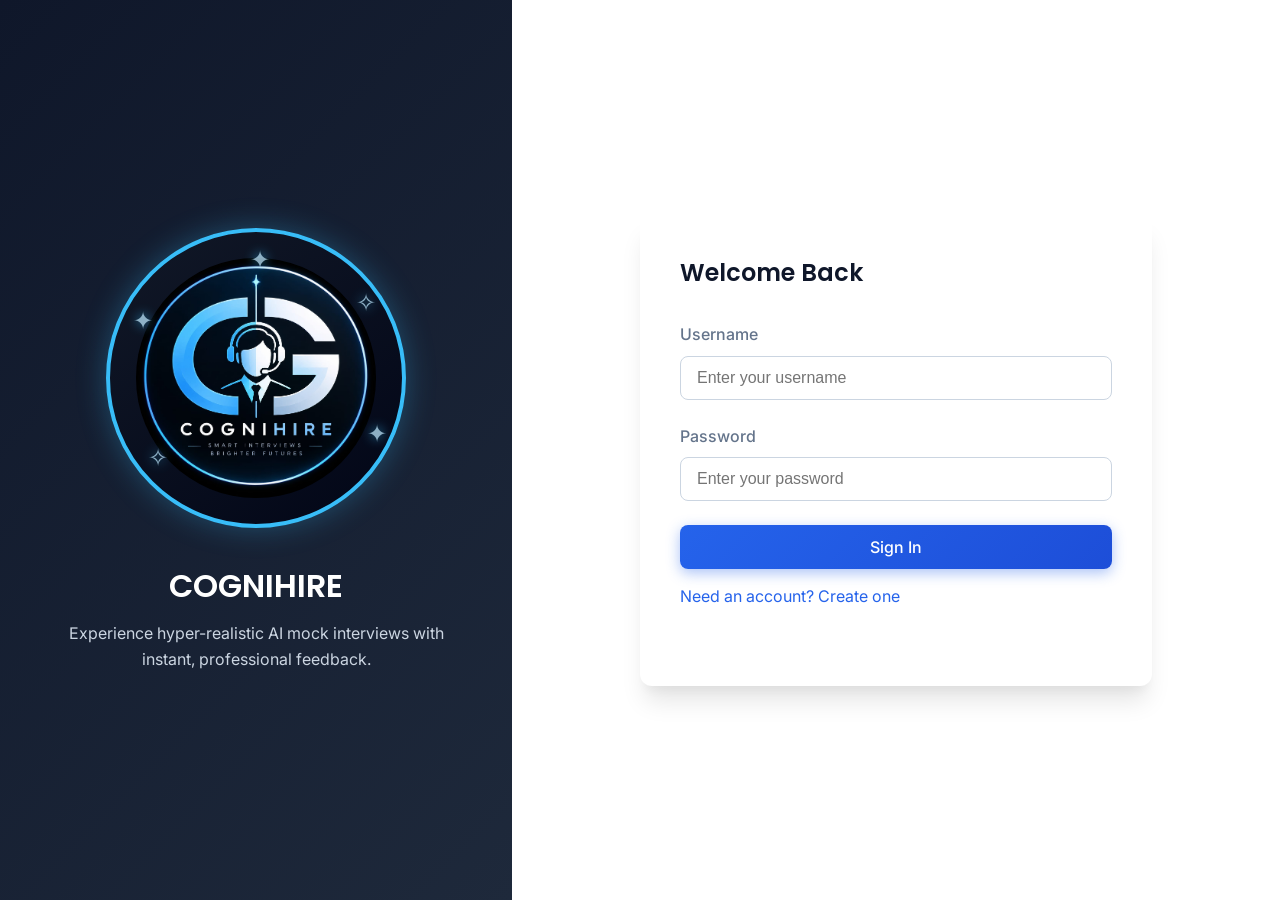
==== web/index.html @ e4a4a4e5 "Update Frontend" ====
<!DOCTYPE html>
<html lang="en">
<head>
    <meta charset="UTF-8">
    <meta name="viewport" content="width=device-width, initial-scale=1.0">
    <title>COGNIHIRE - AI-Powered Mock Interview Platform</title>
    
    <!-- Link CSS files -->
    <link rel="stylesheet" href="css/style.css">
    <link rel="stylesheet" href="css/components.css">
    <link rel="stylesheet" href="css/responsive.css">
</head>
<body>
    <div class="app-container">
        
        <!-- ==========================================
             1. LOGIN SCREEN
             ========================================== -->
        <div id="login-screen" class="screen active login-screen">
            <div class="login-split">
                <!-- Left Side: Branding & Avatar Preview -->
                <div class="login-left">
                    <div class="login-avatar-preview">
                        <img class="login-circle-logo" src="logo.jpeg" alt="CogniHire logo">
                        <span class="logo-star star-one">✦</span><span class="logo-star star-two">✧</span><span class="logo-star star-three">✦</span><span class="logo-star star-four">✧</span><span class="logo-star star-five">✦</span>
                    </div>
                    <h1 style="color: white; margin-bottom: 10px;">COGNIHIRE</h1>
                    <p style="color: #cbd5e1; text-align: center; max-width: 80%;">
                        Experience hyper-realistic AI mock interviews with instant, professional feedback.
                    </p>
                </div>
                
                <!-- Right Side: Login Form -->
                <div class="login-right">
                    <div class="login-card">
                        <h2 id="auth-title" style="margin-bottom: 30px;">Welcome Back</h2>
                        
                        <form id="login-form">
                            <div class="input-group">
                                <label for="username">Username</label>
                                <input type="text" id="username" class="form-control" placeholder="Enter your username" required>
                            </div>
                            <div class="input-group">
                                <label for="password">Password</label>
                                <input type="password" id="password" class="form-control" placeholder="Enter your password">
                            </div>
                            
                            <button id="login-btn" class="btn btn-primary" style="width: 100%; margin-bottom: 15px;">Sign In</button>
                            <button id="auth-toggle" type="button" class="text-button">Need an account? Create one</button>
                            <p id="auth-message" class="form-message" role="status"></p>
                        </form>
                    </div>
                </div>
            </div>
        </div>

        <div id="dashboard-screen" class="screen app-screen">
            <header class="app-header">
                <div class="brand-header"><img class="brand-logo" src="logo.jpeg" alt="CogniHire logo"><h1 id="dashboard-greeting">Your interview workspace</h1></div>
                <button id="theme-toggle" class="icon-button" type="button" aria-label="Toggle black and white mode" title="Toggle black and white mode">◐</button>
            </header>
            <main class="dashboard-content">
                <section class="welcome-panel">
                    <div><span class="eyebrow">READY WHEN YOU ARE</span><h2>Practice with purpose.</h2><p>Set up a focused session and keep every answer in one place.</p></div>
                    <button id="new-interview-btn" class="btn btn-primary">Start interview</button>
                </section>
                <section class="dashboard-grid">
                    <article class="stat-card"><span>Sessions completed</span><strong id="session-count">0</strong></article>
                    <article class="stat-card"><span>Average score</span><strong id="average-score">--</strong></article>
                    <article class="stat-card"><span>Last practice</span><strong id="last-practice">Not yet</strong></article>
                </section>
                <section class="recent-section"><div class="section-heading"><h2>Recent sessions</h2><button class="text-button" data-view="history">View history</button></div><div id="recent-sessions" class="session-list"></div></section>
            </main>
            <nav class="taskbar" aria-label="Main navigation">
                <button class="taskbar-item active" data-view="dashboard">⌂<span>Dashboard</span></button>
                <button class="taskbar-item" data-view="history">◷<span>History</span></button>
                <button class="taskbar-item" data-view="profile">◎<span>Profile</span></button>
                <button id="logout-btn" class="taskbar-item">↪<span>Log out</span></button>
            </nav>
        </div>

        <div id="history-screen" class="screen app-screen"><header class="app-header"><div class="brand-header"><img class="brand-logo" src="logo.jpeg" alt="CogniHire logo"><div><span class="eyebrow">YOUR PROGRESS</span><h1>Interview history</h1></div></div><button class="icon-button" data-view="dashboard" aria-label="Back to dashboard">←</button></header><main class="dashboard-content"><div id="history-list" class="session-list"></div></main><nav class="taskbar" aria-label="Main navigation"><button class="taskbar-item" data-view="dashboard">⌂<span>Dashboard</span></button><button class="taskbar-item active" data-view="history">◷<span>History</span></button><button class="taskbar-item" data-view="profile">◎<span>Profile</span></button><button class="taskbar-item" data-view="logout">↪<span>Log out</span></button></nav></div>
        <div id="profile-screen" class="screen app-screen"><header class="app-header"><div class="brand-header"><img class="brand-logo" src="logo.jpeg" alt="CogniHire logo"><div><span class="eyebrow">ACCOUNT</span><h1>Your profile</h1></div></div><button class="icon-button" data-view="dashboard" aria-label="Back to dashboard">←</button></header><main class="dashboard-content"><section class="profile-panel"><div class="profile-avatar" id="profile-avatar">C</div><div><h2 id="profile-name">Candidate</h2><p>Local practice profile</p></div></section><button id="profile-logout" class="btn btn-danger">Log out</button></main><nav class="taskbar" aria-label="Main navigation"><button class="taskbar-item" data-view="dashboard">⌂<span>Dashboard</span></button><button class="taskbar-item" data-view="history">◷<span>History</span></button><button class="taskbar-item active" data-view="profile">◎<span>Profile</span></button><button class="taskbar-item" data-view="logout">↪<span>Log out</span></button></nav></div>

        <!-- ==========================================
             2. SETUP SCREEN
             ========================================== -->
        <div id="setup-screen" class="screen">
            <div class="container setup-screen adaptive-setup">
                <div class="setup-heading"><img class="brand-logo" src="logo.jpeg" alt="CogniHire logo"><span class="eyebrow">COGNIHIRE INTERVIEW BUILDER</span><h1>Design your next conversation.</h1><p>Choose a path and CogniHire will shape the interview around your goals.</p></div>
                <div class="setup-progress"><span class="setup-step active">01 <b>Path</b></span><span class="setup-step">02 <b>Focus</b></span><span class="setup-step">03 <b>Session</b></span></div>
                <div class="setup-layout"><div class="glass-card setup-card">
                    <div class="input-group"><label for="career-path">Career path</label><select id="career-path" class="form-control"><option value="technical">Technical</option><option value="non-technical">Non-Technical</option><option value="government">Government / Competitive</option><option value="academic">Academic / Education</option></select></div>
                    <div class="input-group"><label for="career-field">Specific field</label><select id="career-field" class="form-control"></select></div>
                    <div class="input-group">
                        <label id="role-label" for="job-role">Target role</label><select id="job-role" class="form-control"></select>
                    </div>
                    <div class="input-group"><label for="interview-purpose">Interview purpose</label><select id="interview-purpose" class="form-control"><option value="placement">Placement / Job interview</option><option value="practice">Practice and confidence</option><option value="internship">Internship selection</option><option value="exam">Exam preparation</option></select></div>
                    <div class="input-group">
                        <label for="interview-type">Interview Type</label>
                        <select id="interview-type" class="form-control">
                            <option value="Technical">Technical</option>
                            <option value="HR">HR / Behavioral</option>
                            <option value="Mixed">Mixed</option>
                        </select>
                    </div>

                    <div class="input-group">
                        <label for="question-count">Number of questions</label>
                        <input id="question-count" class="form-control" type="number" min="1" max="20" value="5">
                    </div>
                    <div class="input-group"><label for="difficulty">Difficulty</label><select id="difficulty" class="form-control"><option value="guided">Guided</option><option value="standard" selected>Standard</option><option value="challenging">Challenging</option></select></div>
                    <button id="start-btn" class="btn btn-primary setup-submit">Start tailored interview <span>→</span></button>
                </div><aside class="question-preview"><div class="preview-orbit"><span>✦</span></div><span class="eyebrow">AI QUESTION MAP</span><h2 id="question-preview-title">Technical interview focus</h2><p id="question-preview-copy">Questions will test problem solving, core concepts, and role-specific technical judgment.</p><div id="question-topics" class="topic-list"></div></aside></div>
            </div>
        </div>

        <!-- ==========================================
             3. LIVE INTERVIEW (FOCUS MODE)
             ========================================== -->
        <div id="interview-screen" class="screen">
            <div class="interview-header">
                <div class="brand-header interview-brand">
                    <img class="brand-logo" src="logo.jpeg" alt="CogniHire logo">
                    <div>
                    <h2 style="margin: 0;">Live Interview Session</h2>
                    <span style="font-size: 0.9rem; color: var(--text-secondary);">Focus Mode Enabled</span>
                    </div>
                </div>
                <div class="timer" id="timer-display">05:00</div>
            </div>
            
            <div class="interview-grid">
                <!-- Left: AI Avatar Video -->
                <div class="video-card">
                    <div class="video-frame">
                        <video id="speaking-avatar" class="avatar-video interviewer-avatar" src="Speaking avatar video.mp4" autoplay muted loop playsinline aria-label="AI interviewer speaking"></video>
                        <video id="listening-avatar" class="avatar-video interviewer-avatar avatar-visible" src="Listening avatar video.mp4" autoplay muted loop playsinline aria-label="AI interviewer listening"></video>
                        <div class="video-label">Interviewer</div>
                    </div>
                </div>
                
                <!-- Right: Candidate Camera with Attire Scanner -->
                <div class="video-card">
                    <div class="video-frame">
                        <video id="candidate-video" class="candidate-video" autoplay muted playsinline></video>
                        <div class="video-label">You</div>
                        <div id="media-status" class="media-status" role="status">Requesting camera and microphone...</div>
                        
                        <!-- Attire Scanner Overlay -->
                        <div id="attire-scanner" class="attire-scanner">
                            <div class="scanner-line"></div>
                            <div class="scanning-text">Analyzing Professional Presence...</div>
                        </div>
                    </div>
                </div>

                <!-- Bottom: Controls & Live Transcript -->
                <div class="controls-area">
                    <div class="audio-visualizer">
                        <div class="bar"></div>
                        <div class="bar"></div>
                        <div class="bar"></div>
                        <div class="bar"></div>
                        <div class="bar"></div>
                    </div>
                    
                    <div class="transcript-box">
                        <span class="question-prompt" id="question-prompt">Question 1: Tell me about a project you are proud of.</span>
                        <span class="transcript-label">Live transcript</span><span id="transcript-text">Your spoken answer will appear here.</span>
                    </div>
                    <div class="speech-controls" aria-label="Question voice controls">
                        <span class="control-caption">Question voice</span>
                        <button id="speak-question-btn" class="btn btn-secondary" type="button">Play question</button>
                        <button id="pause-question-btn" class="btn btn-secondary" type="button">Pause</button>
                        <button id="stop-question-btn" class="btn btn-secondary" type="button">Stop</button>
                    </div>
                    <div class="speech-controls" aria-label="Answer voice controls">
                        <span class="control-caption">Your answer</span>
                        <button id="listen-answer-btn" class="btn btn-secondary" type="button">Start listening</button>
                        <button id="pause-answer-btn" class="btn btn-secondary" type="button">Pause</button>
                        <button id="continue-answer-btn" class="btn btn-secondary" type="button">Continue</button>
                        <button id="retry-answer-btn" class="btn btn-secondary" type="button">Retry answer</button>
                    </div>
                    <button id="next-question-btn" class="btn btn-primary" type="button">Next question →</button>
                    <button id="record-btn" class="btn btn-secondary" type="button">Start recording</button>
                    <button onclick="endInterview()" class="btn btn-danger">End & Submit</button>
                </div>
            </div>
        </div>

        <!-- ==========================================
             4. LOADING SCREEN
             ========================================== -->
        <div id="loading-screen" class="screen" style="justify-content: center; align-items: center;">
            <div class="ai-loader">
                <img class="brand-logo" src="logo.jpeg" alt="CogniHire logo">
                <div class="spinner"></div>
                <h2>AI is evaluating your responses...</h2>
                <p>Generating technical scores, parsing transcripts, and compiling attire feedback.</p>
            </div>
        </div>

        <!-- ==========================================
             5. RESULTS SCREEN (REPORT CARD)
             ========================================== -->
        <div id="results-screen" class="screen">
            <div class="container results-screen">
                <img class="brand-logo results-logo" src="logo.jpeg" alt="CogniHire logo">
                <h1 style="text-align: center; color: var(--primary-color);">Interview Report Card</h1>
                
                <div class="report-card">
                    <div class="score-circle">
                        <span id="overall-score">--/10</span>
                    </div>
                    
                    <div class="tabs-header">
                        <button class="tab-btn active" onclick="switchTab('performance')">Performance Overview</button>
                        <button class="tab-btn" onclick="switchTab('detailed')">Detailed Review</button>
                        <button class="tab-btn" onclick="switchTab('presence')">Professional Presence</button>
                    </div>

                    <!-- Tab 1: Performance -->
                    <div id="pane-performance" class="tab-content active">
                        <h3>Strengths</h3>
                        <p>✓ Excellent communication and clear articulation.<br>✓ Strong understanding of core algorithms.</p>
                        <h3 style="margin-top: 20px;">Areas for Improvement</h3>
                        <p>⚠ Provide more quantitative metrics when discussing past projects.<br>⚠ Elaborate on system design trade-offs.</p>
                    </div>

                    <!-- Tab 2: Detailed Review -->
                    <div id="pane-detailed" class="tab-content">
                        <h3>Question 1: Algorithm Optimization</h3>
                        <div style="background: #f8fafc; padding: 15px; border-radius: 8px; margin-bottom: 20px; border-left: 4px solid var(--text-secondary);">
                            <strong>Your Answer:</strong><br>
                            <span style="font-style: italic; color: var(--text-secondary);">"I recently worked on a project where..."</span>
                        </div>
                        <div style="background: #f0fdfa; padding: 15px; border-radius: 8px; border-left: 4px solid var(--success-color);">
                            <strong>AI Suggested Answer:</strong><br>
                            <span style="color: #0f766e;">"In my previous role, I optimized a search algorithm by reducing its time complexity from O(n^2) to O(n log n), resulting in a 40% speed increase in data retrieval."</span>
                        </div>
                    </div>

                    <!-- Tab 3: Professional Presence (Attire) -->
                    <div id="pane-presence" class="tab-content">
                        <h3>Attire & Presence Assessment</h3>
                        <div style="display: flex; align-items: center; gap: 20px; margin-top: 20px;">
                            <div style="flex: 1; padding: 20px; background: rgba(56, 189, 248, 0.1); border-radius: 12px; border: 1px solid rgba(56, 189, 248, 0.3);">
                                <h4>Visual Feedback</h4>
                                <p id="attire-feedback">Excellent professional attire. Your choice of clothing perfectly matches the selected corporate role, projecting confidence and professionalism.</p>
                            </div>
                        </div>
                    </div>
                    
                    <div style="text-align: center; margin-top: 40px;">
                        <button class="btn btn-primary" onclick="window.location.reload();">Start New Session</button>
                    </div>
                </div>
            </div>
        </div>

    </div>

    <!-- Link JS files (Order matters) -->
    <script src="js/api.js"></script>
    <script src="js/theme.js"></script>
    <script src="js/media.js"></script>
    <script src="js/interview.js"></script>
    <script src="js/results.js"></script>
    <script src="js/auth.js"></script>
    <script src="js/dashboard.js"></script>
    <script src="js/history.js"></script>
    <script src="js/app.js"></script>
</body>
</html>
---- web/css/style.css ----
/* ==========================================================================
   COGNIHIRE - Global Styles & Variables (style.css)
   ========================================================================== */

@import url('https://fonts.googleapis.com/css2?family=Poppins:wght@300;400;500;600;700&family=Inter:wght@400;500;600&display=swap');

:root {
    /* Base Color Palette (Professional/Tech Default) */
    --primary-color: #2563eb;
    --primary-hover: #1d4ed8;
    --secondary-color: #475569;
    --background-color: #f8fafc;
    --surface-color: #ffffff;
    --text-primary: #0f172a;
    --text-secondary: #64748b;
    --accent-color: #38bdf8;
    --danger-color: #ef4444;
    --success-color: #10b981;
    --glass-bg: rgba(255, 255, 255, 0.7);
    
    /* Typography */
    --font-heading: 'Poppins', sans-serif;
    --font-body: 'Inter', sans-serif;
    
    /* Shadows & Border Radius */
    --shadow-sm: 0 1px 2px 0 rgba(0, 0, 0, 0.05);
    --shadow-md: 0 4px 6px -1px rgba(0, 0, 0, 0.1), 0 2px 4px -1px rgba(0, 0, 0, 0.06);
    --shadow-xl: 0 20px 25px -5px rgba(0, 0, 0, 0.1), 0 10px 10px -5px rgba(0, 0, 0, 0.04);
    --border-radius: 12px;
}

/* Dynamic Theming */
[data-theme="finance"] {
    --primary-color: #0f766e;
    --primary-hover: #115e59;
    --accent-color: #fbbf24;
}

[data-theme="government"] {
    --primary-color: #334155;
    --primary-hover: #1e293b;
    --accent-color: #e11d48;
}

[data-mono] {
    --primary-color: #111111;
    --primary-hover: #333333;
    --secondary-color: #444444;
    --background-color: #f4f4f4;
    --surface-color: #ffffff;
    --text-primary: #111111;
    --text-secondary: #555555;
    --accent-color: #777777;
    --success-color: #333333;
}

[data-dark] {
    --primary-color: #f8fafc;
    --primary-hover: #cbd5e1;
    --secondary-color: #cbd5e1;
    --background-color: #09090b;
    --surface-color: #18181b;
    --text-primary: #f4f4f5;
    --text-secondary: #a1a1aa;
    --accent-color: #f8fafc;
    --danger-color: #f87171;
    --success-color: #86efac;
    --glass-bg: rgba(24, 24, 27, 0.9);
}

[data-dark] .btn-primary { color: #09090b; background: #f8fafc; box-shadow: none; }
[data-dark] .btn-secondary { background: #27272a; color: #f4f4f5; }
[data-dark] .form-control { border-color: #3f3f46; color: var(--text-primary); }
[data-dark] .login-right, [data-dark] .login-card { background: var(--surface-color); }

/* Global Resets */
* {
    margin: 0;
    padding: 0;
    box-sizing: border-box;
}

body {
    font-family: var(--font-body);
    background-color: var(--background-color);
    color: var(--text-primary);
    line-height: 1.6;
    min-height: 100vh;
    overflow-x: hidden;
}

h1, h2, h3, h4, h5, h6 {
    font-family: var(--font-heading);
    font-weight: 600;
    color: var(--text-primary);
}

/* Screen Management System */
.app-container {
    width: 100%;
    min-height: 100vh;
    display: flex;
    flex-direction: column;
}

.screen {
    display: none;
    opacity: 0;
    width: 100%;
    min-height: 100vh;
    transition: opacity 0.4s ease-in-out;
}

.screen.active {
    display: block; /* Overridden in specific screens to flex */
    opacity: 1;
    animation: cogniReveal 0.65s cubic-bezier(0.22, 1, 0.36, 1) forwards;
}

@keyframes cogniReveal {
    from { opacity: 0; transform: translateY(20px); }
    to { opacity: 1; transform: translateY(0); }
}

body::before { content: ""; position: fixed; inset: 0; pointer-events: none; opacity: 0.28; background-image: radial-gradient(#2563eb 0.7px, transparent 0.7px); background-size: 22px 22px; mask-image: linear-gradient(to bottom, black, transparent 72%); }

/* Layout Utilities */
.container {
    max-width: 1200px;
    margin: 0 auto;
    padding: 0 2rem;
}
---- web/css/components.css ----
/* ==========================================================================
   COGNIHIRE - UI Components & Features (components.css)
   ========================================================================== */

/* Buttons */
.btn {
    display: inline-flex;
    align-items: center;
    justify-content: center;
    padding: 0.75rem 1.5rem;
    font-size: 1rem;
    font-weight: 500;
    border-radius: 8px;
    border: none;
    cursor: pointer;
    transition: all 0.2s ease;
    font-family: var(--font-body);
}

.btn-primary {
    background: linear-gradient(135deg, var(--primary-color), var(--primary-hover));
    color: white;
    box-shadow: 0 4px 14px 0 rgba(37, 99, 235, 0.39);
}

.btn-primary:hover {
    transform: translateY(-2px);
    box-shadow: 0 6px 20px rgba(37, 99, 235, 0.4);
}

.btn-danger {
    background: var(--danger-color);
    color: white;
}

.btn-secondary { background: #e2e8f0; color: #0f172a; }
.brand-header { display: flex; align-items: center; gap: 0.85rem; }
.brand-logo { display: block; width: 8.5rem; height: auto; max-height: 3rem; object-fit: contain; border-radius: 6px; }
.brand-logo-large { width: min(17rem, 70%); max-height: none; margin-bottom: 1.5rem; }
.setup-heading > .brand-logo { margin-bottom: 1rem; }
.results-logo { margin: 0 auto 1rem; }
.text-button { border: 0; background: transparent; color: var(--primary-color); cursor: pointer; font: inherit; }
.form-message { min-height: 1.5rem; margin-top: 0.75rem; color: var(--danger-color); font-size: 0.9rem; }
.app-screen { background: var(--background-color); }
.app-header { display: flex; justify-content: space-between; align-items: center; padding: 2rem clamp(1.5rem, 5vw, 5rem); border-bottom: 1px solid var(--border-color, #e2e8f0); }
.app-header h1 { font-size: clamp(1.5rem, 3vw, 2.5rem); }
.eyebrow { color: var(--primary-color); font-size: 0.75rem; font-weight: 700; letter-spacing: 0.12em; }
.icon-button { width: 2.75rem; height: 2.75rem; border: 1px solid var(--border-color, #cbd5e1); border-radius: 50%; background: var(--surface-color); color: var(--text-primary); cursor: pointer; font-size: 1.25rem; }
.dashboard-content { max-width: 1200px; margin: 0 auto; padding: 2rem clamp(1.5rem, 5vw, 5rem) 7rem; }
.welcome-panel { display: flex; justify-content: space-between; align-items: center; gap: 2rem; padding: 2rem; background: linear-gradient(120deg, var(--surface-color), #e0f2fe); border-left: 5px solid var(--primary-color); }
.welcome-panel h2 { margin: 0.35rem 0; font-size: 2rem; }
.dashboard-grid { display: grid; grid-template-columns: repeat(3, 1fr); gap: 1rem; margin: 1.5rem 0 3rem; }
.stat-card, .profile-panel { padding: 1.5rem; background: var(--surface-color); border: 1px solid #e2e8f0; border-radius: 8px; }
.stat-card span, .session-item span { display: block; color: var(--text-secondary); font-size: 0.9rem; }
.stat-card strong { display: block; margin-top: 0.5rem; font-size: 2rem; }
.section-heading { display: flex; justify-content: space-between; align-items: center; margin-bottom: 1rem; }
.session-list { display: grid; gap: 0.75rem; }
.session-item { display: flex; justify-content: space-between; align-items: center; padding: 1rem 1.25rem; background: var(--surface-color); border-bottom: 1px solid #e2e8f0; }
.session-item b { color: var(--primary-color); font-size: 1.2rem; }
.empty-state { color: var(--text-secondary); padding: 1.5rem 0; }
.taskbar { position: fixed; z-index: 20; bottom: 0; left: 0; right: 0; display: flex; justify-content: center; gap: 1rem; padding: 0.65rem; background: rgba(255,255,255,0.94); border-top: 1px solid #e2e8f0; backdrop-filter: blur(12px); }
.taskbar-item { display: flex; flex-direction: column; align-items: center; gap: 0.15rem; min-width: 6rem; border: 0; background: transparent; color: var(--text-secondary); cursor: pointer; font-size: 1.2rem; }
.taskbar-item span { font-size: 0.75rem; }
.taskbar-item.active, .taskbar-item:hover { color: var(--primary-color); }
.profile-panel { display: flex; align-items: center; gap: 1rem; margin-bottom: 1.5rem; }
.profile-avatar { display: grid; place-items: center; width: 4rem; height: 4rem; border-radius: 50%; background: var(--primary-color); color: white; font-size: 1.75rem; font-weight: 700; }
.transcript-label { display: block; margin-bottom: 0.35rem; color: var(--accent-color); font-size: 0.75rem; font-style: normal; text-transform: uppercase; letter-spacing: 0.08em; }
.media-status { position: absolute; top: 1rem; left: 1rem; right: 1rem; z-index: 11; padding: 0.55rem 0.75rem; border: 1px solid rgba(134, 239, 172, 0.45); border-radius: 6px; background: rgba(9, 9, 11, 0.78); color: #bbf7d0; font-size: 0.82rem; text-align: center; }
.media-status.media-error { border-color: rgba(248, 113, 113, 0.7); color: #fecaca; }
.adaptive-setup { padding-top: 4rem; padding-bottom: 5rem; }
.setup-heading { max-width: 680px; margin-bottom: 2rem; }
.setup-heading h1 { margin: 0.45rem 0; font-size: clamp(2rem, 5vw, 4rem); line-height: 1.08; }
.setup-heading p { color: var(--text-secondary); font-size: 1.05rem; }
.setup-progress { display: flex; gap: 0.8rem; margin-bottom: 1.5rem; }
.setup-step { padding: 0.55rem 0.8rem; border-bottom: 2px solid #cbd5e1; color: var(--text-secondary); font-size: 0.78rem; }
.setup-step.active { border-color: var(--primary-color); color: var(--primary-color); }
.setup-step b { margin-left: 0.3rem; }
.setup-layout { display: grid; grid-template-columns: minmax(0, 1.2fr) minmax(280px, 0.8fr); gap: 1.25rem; align-items: stretch; }
.setup-card { padding: 2rem; background: var(--surface-color); border: 1px solid #dbe3ee; border-radius: 14px; box-shadow: var(--shadow-xl); }
.setup-card .input-group { margin-bottom: 1rem; }
.setup-submit { width: 100%; margin-top: 0.5rem; justify-content: space-between; }
.question-preview { position: relative; overflow: hidden; padding: 2rem; border-radius: 14px; background: linear-gradient(150deg, #0f172a, #1e3a5f); color: #f8fafc; box-shadow: var(--shadow-xl); }
.question-preview::after { content: ""; position: absolute; width: 220px; height: 220px; right: -90px; bottom: -90px; border: 1px solid rgba(125, 211, 252, 0.45); border-radius: 50%; box-shadow: 0 0 0 28px rgba(125, 211, 252, 0.06), 0 0 0 56px rgba(125, 211, 252, 0.04); }
.question-preview h2 { margin: 1rem 0 0.65rem; color: #fff; font-size: 1.65rem; }
.question-preview p { color: #cbd5e1; }
.preview-orbit { display: grid; place-items: center; width: 3.5rem; height: 3.5rem; margin-bottom: 1.5rem; border: 1px solid #7dd3fc; border-radius: 50%; color: #7dd3fc; font-size: 1.5rem; animation: orbitPulse 2.8s ease-in-out infinite; }
@keyframes orbitPulse { 50% { transform: scale(1.08) rotate(8deg); box-shadow: 0 0 0 10px rgba(125, 211, 252, 0.08); } }
.topic-list { position: relative; z-index: 1; display: flex; flex-wrap: wrap; gap: 0.5rem; margin-top: 1.5rem; }
.topic-list span { padding: 0.45rem 0.65rem; border: 1px solid rgba(186, 230, 253, 0.3); border-radius: 999px; color: #e0f2fe; font-size: 0.78rem; }
[data-dark] .question-preview { background: linear-gradient(150deg, #18181b, #27272a); }
[data-dark] .taskbar { background: rgba(24, 24, 27, 0.94); border-color: #3f3f46; }
[data-dark] .setup-card, [data-dark] .stat-card, [data-dark] .profile-panel, [data-dark] .session-item { border-color: #3f3f46; }

/* Forms & Inputs */
.input-group {
    margin-bottom: 1.5rem;
}

.input-group label {
    display: block;
    font-weight: 500;
    margin-bottom: 0.5rem;
    color: var(--text-secondary);
}

.form-control {
    width: 100%;
    padding: 0.75rem 1rem;
    border: 1px solid #cbd5e1;
    border-radius: 8px;
    background: var(--surface-color);
    font-size: 1rem;
    transition: border-color 0.2s, box-shadow 0.2s;
}

.form-control:focus {
    outline: none;
    border-color: var(--primary-color);
    box-shadow: 0 0 0 3px rgba(37, 99, 235, 0.1);
}

/* --- 1. Login Page Specifics --- */
.login-screen.active {
    display: flex;
}

.login-split {
    display: flex;
    width: 100%;
    min-height: 100vh;
}

.login-left {
    flex: 1;
    background: linear-gradient(135deg, #0f172a, #1e293b);
    display: flex;
    flex-direction: column;
    justify-content: center;
    align-items: center;
    position: relative;
    overflow: hidden;
}

.login-avatar-preview {
    position: relative;
    display: grid;
    place-items: center;
    width: 300px;
    height: 300px;
    border-radius: 50%;
    background: radial-gradient(circle at 50% 35%, #475569 0 15%, transparent 16%), linear-gradient(145deg, #111827, #020617);
    border: 4px solid var(--accent-color);
    box-shadow: 0 0 30px rgba(56, 189, 248, 0.3);
    margin: 0 0 2rem;
    animation: emblemOpen 1.2s cubic-bezier(0.22, 1, 0.36, 1) both;
}

.login-circle-logo { position: relative; z-index: 2; width: 82%; height: 82%; object-fit: contain; border-radius: 50%; animation: logoMaterialize 1.15s 0.12s cubic-bezier(0.22, 1, 0.36, 1) both; }
.logo-star { position: absolute; z-index: 3; color: #bae6fd; opacity: 0; font-size: 1.5rem; text-shadow: 0 0 12px #38bdf8; animation: starBurst 1.1s 0.18s ease-out both; }
.star-one { left: 8%; top: 24%; }
.star-two { right: 9%; top: 18%; animation-delay: 0.28s; }
.star-three { right: 5%; bottom: 24%; animation-delay: 0.38s; }
.star-four { left: 13%; bottom: 16%; animation-delay: 0.48s; }
.star-five { left: 48%; top: 3%; animation-delay: 0.58s; }
@keyframes emblemOpen { from { opacity: 0; transform: scale(0.72); } to { opacity: 1; transform: scale(1); } }
@keyframes logoMaterialize { from { opacity: 0; transform: scale(0.25) rotate(-14deg); filter: blur(8px); } 70% { opacity: 1; transform: scale(1.06) rotate(2deg); filter: blur(0); } to { opacity: 1; transform: scale(1) rotate(0); } }
@keyframes starBurst { 0% { opacity: 0; transform: scale(0.2); } 45% { opacity: 1; } 100% { opacity: 0.75; transform: scale(1); } }

.login-right {
    flex: 1;
    display: flex;
    flex-direction: column;
    justify-content: center;
    padding: 4rem 10%;
    background: var(--surface-color);
}

.login-card {
    background: var(--surface-color);
    padding: 2.5rem;
    border-radius: var(--border-radius);
    box-shadow: var(--shadow-xl);
}

/* --- 2. Live Interview (Focus Mode) --- */
.focus-mode {
    background-color: #0b1120; /* Deep dark background */
    color: #f1f5f9;
}

.focus-mode h1, .focus-mode h2, .focus-mode h3 { color: #ffffff; }

.interview-header {
    display: flex;
    justify-content: space-between;
    align-items: center;
    padding: 1.5rem 3rem;
    background: rgba(15, 23, 42, 0.9);
    backdrop-filter: blur(10px);
    border-bottom: 1px solid #1e293b;
}

.timer {
    font-size: 1.25rem;
    font-weight: 600;
    color: var(--accent-color);
    font-family: monospace;
}

.interview-grid {
    display: grid;
    grid-template-columns: 1fr 1fr;
    gap: 2rem;
    padding: 2rem 3rem;
    height: calc(100vh - 112px);
    min-height: 620px;
    grid-template-rows: minmax(0, 1fr) auto;
}

/* Video Containers */
.video-card {
    background: #1e293b;
    border-radius: var(--border-radius);
    overflow: hidden;
    position: relative;
    box-shadow: 0 10px 30px rgba(0,0,0,0.5);
    display: flex;
    flex-direction: column;
    min-height: 0;
}

.video-frame {
    flex: 1;
    background: #000;
    position: relative;
}

.avatar-video { width: 100%; height: 100%; object-fit: contain; background: #020617; }
.interviewer-avatar { position: absolute; inset: 0; opacity: 0; transition: opacity 0.25s ease; }
.interviewer-avatar.avatar-visible { opacity: 1; }
.interview-brand .brand-logo { width: 6.5rem; max-height: 2.25rem; }
.avatar-placeholder { display: flex; flex-direction: column; justify-content: center; align-items: center; gap: 0.35rem; background: radial-gradient(circle at 50% 35%, #475569 0 15%, transparent 16%), linear-gradient(145deg, #111827, #020617); color: #f8fafc; }
.avatar-placeholder span { font-size: clamp(3rem, 8vw, 6rem); font-weight: 700; letter-spacing: 0.08em; }
.avatar-placeholder small { color: #cbd5e1; letter-spacing: 0.2em; }
.candidate-video { width: 100%; height: 100%; object-fit: contain; background: #020617; transform: scaleX(-1); } /* Mirror user camera */

.video-label {
    position: absolute;
    bottom: 1rem;
    left: 1rem;
    background: rgba(0,0,0,0.6);
    backdrop-filter: blur(4px);
    padding: 0.25rem 0.75rem;
    border-radius: 4px;
    font-size: 0.875rem;
    font-weight: 500;
}

/* Attire Scanner Animation */
.attire-scanner {
    position: absolute;
    top: 0;
    left: 0;
    width: 100%;
    height: 100%;
    pointer-events: none;
    z-index: 10;
}

.scanner-line {
    width: 100%;
    height: 3px;
    background: var(--accent-color);
    box-shadow: 0 0 15px var(--accent-color), 0 0 30px var(--accent-color);
    position: absolute;
    animation: scan 2.5s cubic-bezier(0.4, 0, 0.2, 1) infinite alternate;
}

@keyframes scan {
    0% { top: 0; opacity: 0; }
    10% { opacity: 1; }
    90% { opacity: 1; }
    100% { top: 100%; opacity: 0; }
}

.scanning-text {
    position: absolute;
    top: 50%;
    left: 50%;
    transform: translate(-50%, -50%);
    background: rgba(15, 118, 110, 0.8);
    padding: 0.5rem 1rem;
    border-radius: 20px;
    font-size: 0.875rem;
}

/* Audio Visualizer */
.controls-area {
    grid-column: 1 / -1;
    display: flex;
    justify-content: space-between;
    align-items: center;
    background: #1e293b;
    padding: 0.85rem 1rem;
    border-radius: var(--border-radius);
    margin-top: 0;
    flex-wrap: wrap;
    gap: 0.65rem;
}

.audio-visualizer {
    display: flex;
    align-items: center;
    gap: 4px;
    height: 40px;
}

.bar {
    width: 6px;
    background: var(--success-color);
    border-radius: 3px;
    height: 8px;
    transition: height 0.1s ease;
}

.bar.active {
    animation: soundWave 1s ease-in-out infinite alternate;
}

@keyframes soundWave {
    0% { height: 8px; }
    100% { height: 35px; }
}

.transcript-box {
    flex: 1;
    min-width: 220px;
    margin: 0;
    background: rgba(255, 255, 255, 0.05);
    padding: 1rem;
    border-radius: 8px;
    border-left: 4px solid var(--accent-color);
    font-style: italic;
    color: #cbd5e1;
}
.question-prompt { display: block; margin-bottom: 0.55rem; color: #f8fafc; font-style: normal; font-weight: 600; }

.speech-controls { display: flex; flex-wrap: wrap; align-items: center; gap: 0.35rem; }
.speech-controls .btn { padding: 0.55rem 0.75rem; font-size: 0.8rem; }
.control-caption { width: 100%; color: var(--accent-color); font-size: 0.68rem; font-style: normal; font-weight: 700; letter-spacing: 0.08em; text-transform: uppercase; }
.active-control { outline: 2px solid var(--success-color); outline-offset: 2px; }

/* --- 3. Results Screen (Report Card) --- */
.results-screen { padding: 4rem 2rem; }
.report-card { background: var(--surface-color); border-radius: var(--border-radius); box-shadow: var(--shadow-xl); padding: 3rem; margin-top: 2rem; }

.tabs-header { display: flex; border-bottom: 2px solid #e2e8f0; margin-bottom: 2rem; gap: 2rem; }
.tab-btn { background: none; border: none; padding: 1rem 0; font-size: 1.1rem; font-weight: 600; color: var(--text-secondary); cursor: pointer; border-bottom: 3px solid transparent; transition: all 0.3s; }
.tab-btn.active { color: var(--primary-color); border-bottom-color: var(--primary-color); }

.tab-content { display: none; animation: fadeIn 0.4s ease; }
.tab-content.active { display: block; }

/* Result specifics */
.score-circle { width: 120px; height: 120px; border-radius: 50%; border: 8px solid var(--primary-color); display: flex; align-items: center; justify-content: center; font-size: 2rem; font-weight: 700; color: var(--primary-color); margin: 0 auto 2rem; }
---- web/css/responsive.css ----
/* ==========================================================================
   COGNIHIRE - Responsive Styles (responsive.css)
   ========================================================================== */

/* Tablets & Small Desktops (max-width: 1024px) */
@media screen and (max-width: 1024px) {
    .login-split {
        flex-direction: column;
    }
    
    .login-left, .login-right {
        width: 100%;
        min-height: 50vh;
    }
    
    .login-avatar-preview {
        width: 200px;
        height: 200px;
    }
    
    .interview-grid {
        gap: 1rem;
        padding: 1rem;
    }
}

/* Mobile Devices (max-width: 768px) */
@media screen and (max-width: 768px) {
    .adaptive-setup { padding-top: 2rem; }
    .setup-layout { grid-template-columns: 1fr; }
    .question-preview { min-height: 280px; }
    .welcome-panel { align-items: flex-start; flex-direction: column; }
    .dashboard-grid { grid-template-columns: 1fr; }
    .taskbar { justify-content: space-around; gap: 0; }
    .taskbar-item { min-width: 4.5rem; }
    .interview-grid {
        grid-template-columns: 1fr;
        height: auto;
        min-height: 0;
    }
    
    .video-card {
        height: min(52vh, 520px);
        min-height: 320px;
    }
    
    .controls-area {
        flex-direction: column;
        gap: 1.5rem;
    }

    .speech-controls { width: 100%; justify-content: center; }
    
    .transcript-box {
        margin: 0;
        width: 100%;
    }
    
    .tabs-header {
        flex-direction: column;
        gap: 0;
    }
    
    .tab-btn {
        width: 100%;
        text-align: left;
        padding: 1rem;
        border-bottom: 1px solid #e2e8f0;
    }
    
    .tab-btn.active {
        border-bottom-width: 1px;
        border-left: 4px solid var(--primary-color);
        background: #f8fafc;
    }
}

/* Small Mobile (max-width: 480px) */
@media screen and (max-width: 480px) {
    body { font-size: 14px; }
    
    .report-card {
        padding: 1.5rem;
    }
    
    .score-circle {
        width: 100px;
        height: 100px;
        font-size: 1.5rem;
    }
}
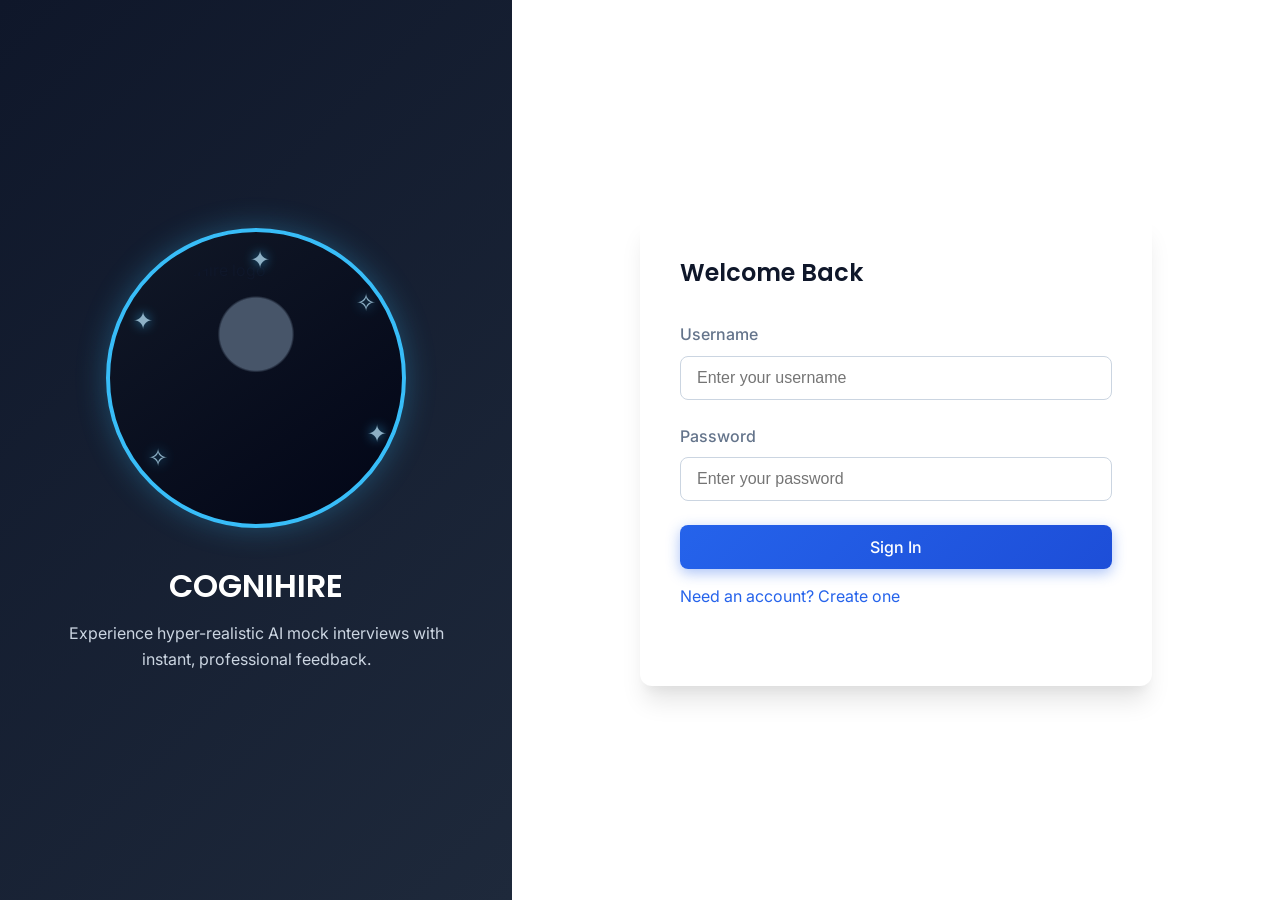
==== commit ed52a2f5: "Updatated necessary bugs" ====
--- a/web/index.html
+++ b/web/index.html
@@ -21,7 +21,7 @@
                 <!-- Left Side: Branding & Avatar Preview -->
                 <div class="login-left">
                     <div class="login-avatar-preview">
-                        <img class="login-circle-logo" src="logo.jpeg" alt="CogniHire logo">
+                        <img class="login-circle-logo" src="media/logo.jpeg" alt="CogniHire logo">
                         <span class="logo-star star-one">✦</span><span class="logo-star star-two">✧</span><span class="logo-star star-three">✦</span><span class="logo-star star-four">✧</span><span class="logo-star star-five">✦</span>
                     </div>
                     <h1 style="color: white; margin-bottom: 10px;">COGNIHIRE</h1>
@@ -56,7 +56,7 @@
 
         <div id="dashboard-screen" class="screen app-screen">
             <header class="app-header">
-                <div class="brand-header"><img class="brand-logo" src="logo.jpeg" alt="CogniHire logo"><h1 id="dashboard-greeting">Your interview workspace</h1></div>
+                <div class="brand-header"><img class="brand-logo" src="media/logo.jpeg" alt="CogniHire logo"><h1 id="dashboard-greeting">Your interview workspace</h1></div>
                 <button id="theme-toggle" class="icon-button" type="button" aria-label="Toggle black and white mode" title="Toggle black and white mode">◐</button>
             </header>
             <main class="dashboard-content">
@@ -79,15 +79,15 @@
             </nav>
         </div>
 
-        <div id="history-screen" class="screen app-screen"><header class="app-header"><div class="brand-header"><img class="brand-logo" src="logo.jpeg" alt="CogniHire logo"><div><span class="eyebrow">YOUR PROGRESS</span><h1>Interview history</h1></div></div><button class="icon-button" data-view="dashboard" aria-label="Back to dashboard">←</button></header><main class="dashboard-content"><div id="history-list" class="session-list"></div></main><nav class="taskbar" aria-label="Main navigation"><button class="taskbar-item" data-view="dashboard">⌂<span>Dashboard</span></button><button class="taskbar-item active" data-view="history">◷<span>History</span></button><button class="taskbar-item" data-view="profile">◎<span>Profile</span></button><button class="taskbar-item" data-view="logout">↪<span>Log out</span></button></nav></div>
-        <div id="profile-screen" class="screen app-screen"><header class="app-header"><div class="brand-header"><img class="brand-logo" src="logo.jpeg" alt="CogniHire logo"><div><span class="eyebrow">ACCOUNT</span><h1>Your profile</h1></div></div><button class="icon-button" data-view="dashboard" aria-label="Back to dashboard">←</button></header><main class="dashboard-content"><section class="profile-panel"><div class="profile-avatar" id="profile-avatar">C</div><div><h2 id="profile-name">Candidate</h2><p>Local practice profile</p></div></section><button id="profile-logout" class="btn btn-danger">Log out</button></main><nav class="taskbar" aria-label="Main navigation"><button class="taskbar-item" data-view="dashboard">⌂<span>Dashboard</span></button><button class="taskbar-item" data-view="history">◷<span>History</span></button><button class="taskbar-item active" data-view="profile">◎<span>Profile</span></button><button class="taskbar-item" data-view="logout">↪<span>Log out</span></button></nav></div>
+        <div id="history-screen" class="screen app-screen"><header class="app-header"><div class="brand-header"><img class="brand-logo" src="media/logo.jpeg" alt="CogniHire logo"><div><span class="eyebrow">YOUR PROGRESS</span><h1>Interview history</h1></div></div><button class="icon-button" data-view="dashboard" aria-label="Back to dashboard">←</button></header><main class="dashboard-content"><div id="history-list" class="session-list"></div></main><nav class="taskbar" aria-label="Main navigation"><button class="taskbar-item" data-view="dashboard">⌂<span>Dashboard</span></button><button class="taskbar-item active" data-view="history">◷<span>History</span></button><button class="taskbar-item" data-view="profile">◎<span>Profile</span></button><button class="taskbar-item" data-view="logout">↪<span>Log out</span></button></nav></div>
+        <div id="profile-screen" class="screen app-screen"><header class="app-header"><div class="brand-header"><img class="brand-logo" src="media/logo.jpeg" alt="CogniHire logo"><div><span class="eyebrow">ACCOUNT</span><h1>Your profile</h1></div></div><button class="icon-button" data-view="dashboard" aria-label="Back to dashboard">←</button></header><main class="dashboard-content"><section class="profile-panel"><div class="profile-avatar" id="profile-avatar">C</div><div><h2 id="profile-name">Candidate</h2><p>Local practice profile</p></div></section><button id="profile-logout" class="btn btn-danger">Log out</button></main><nav class="taskbar" aria-label="Main navigation"><button class="taskbar-item" data-view="dashboard">⌂<span>Dashboard</span></button><button class="taskbar-item" data-view="history">◷<span>History</span></button><button class="taskbar-item active" data-view="profile">◎<span>Profile</span></button><button class="taskbar-item" data-view="logout">↪<span>Log out</span></button></nav></div>
 
         <!-- ==========================================
              2. SETUP SCREEN
              ========================================== -->
         <div id="setup-screen" class="screen">
             <div class="container setup-screen adaptive-setup">
-                <div class="setup-heading"><img class="brand-logo" src="logo.jpeg" alt="CogniHire logo"><span class="eyebrow">COGNIHIRE INTERVIEW BUILDER</span><h1>Design your next conversation.</h1><p>Choose a path and CogniHire will shape the interview around your goals.</p></div>
+                <div class="setup-heading"><img class="brand-logo" src="media/logo.jpeg" alt="CogniHire logo"><span class="eyebrow">COGNIHIRE INTERVIEW BUILDER</span><h1>Design your next conversation.</h1><p>Choose a path and CogniHire will shape the interview around your goals.</p></div>
                 <div class="setup-progress"><span class="setup-step active">01 <b>Path</b></span><span class="setup-step">02 <b>Focus</b></span><span class="setup-step">03 <b>Session</b></span></div>
                 <div class="setup-layout"><div class="glass-card setup-card">
                     <div class="input-group"><label for="career-path">Career path</label><select id="career-path" class="form-control"><option value="technical">Technical</option><option value="non-technical">Non-Technical</option><option value="government">Government / Competitive</option><option value="academic">Academic / Education</option></select></div>
@@ -121,7 +121,7 @@
         <div id="interview-screen" class="screen">
             <div class="interview-header">
                 <div class="brand-header interview-brand">
-                    <img class="brand-logo" src="logo.jpeg" alt="CogniHire logo">
+                    <img class="brand-logo" src="media/logo.jpeg" alt="CogniHire logo">
                     <div>
                     <h2 style="margin: 0;">Live Interview Session</h2>
                     <span style="font-size: 0.9rem; color: var(--text-secondary);">Focus Mode Enabled</span>
@@ -134,8 +134,8 @@
                 <!-- Left: AI Avatar Video -->
                 <div class="video-card">
                     <div class="video-frame">
-                        <video id="speaking-avatar" class="avatar-video interviewer-avatar" src="Speaking avatar video.mp4" autoplay muted loop playsinline aria-label="AI interviewer speaking"></video>
-                        <video id="listening-avatar" class="avatar-video interviewer-avatar avatar-visible" src="Listening avatar video.mp4" autoplay muted loop playsinline aria-label="AI interviewer listening"></video>
+                        <video id="speaking-avatar" class="avatar-video interviewer-avatar" src="media/Speaking avatar video.mp4" autoplay muted loop playsinline aria-label="AI interviewer speaking"></video>
+                        <video id="listening-avatar" class="avatar-video interviewer-avatar avatar-visible" src="media/Listening avatar video.mp4" autoplay muted loop playsinline aria-label="AI interviewer listening"></video>
                         <div class="video-label">Interviewer</div>
                     </div>
                 </div>
@@ -194,7 +194,7 @@
              ========================================== -->
         <div id="loading-screen" class="screen" style="justify-content: center; align-items: center;">
             <div class="ai-loader">
-                <img class="brand-logo" src="logo.jpeg" alt="CogniHire logo">
+                <img class="brand-logo" src="media/logo.jpeg" alt="CogniHire logo">
                 <div class="spinner"></div>
                 <h2>AI is evaluating your responses...</h2>
                 <p>Generating technical scores, parsing transcripts, and compiling attire feedback.</p>
@@ -206,7 +206,7 @@
              ========================================== -->
         <div id="results-screen" class="screen">
             <div class="container results-screen">
-                <img class="brand-logo results-logo" src="logo.jpeg" alt="CogniHire logo">
+                <img class="brand-logo results-logo" src="media/logo.jpeg" alt="CogniHire logo">
                 <h1 style="text-align: center; color: var(--primary-color);">Interview Report Card</h1>
                 
                 <div class="report-card">
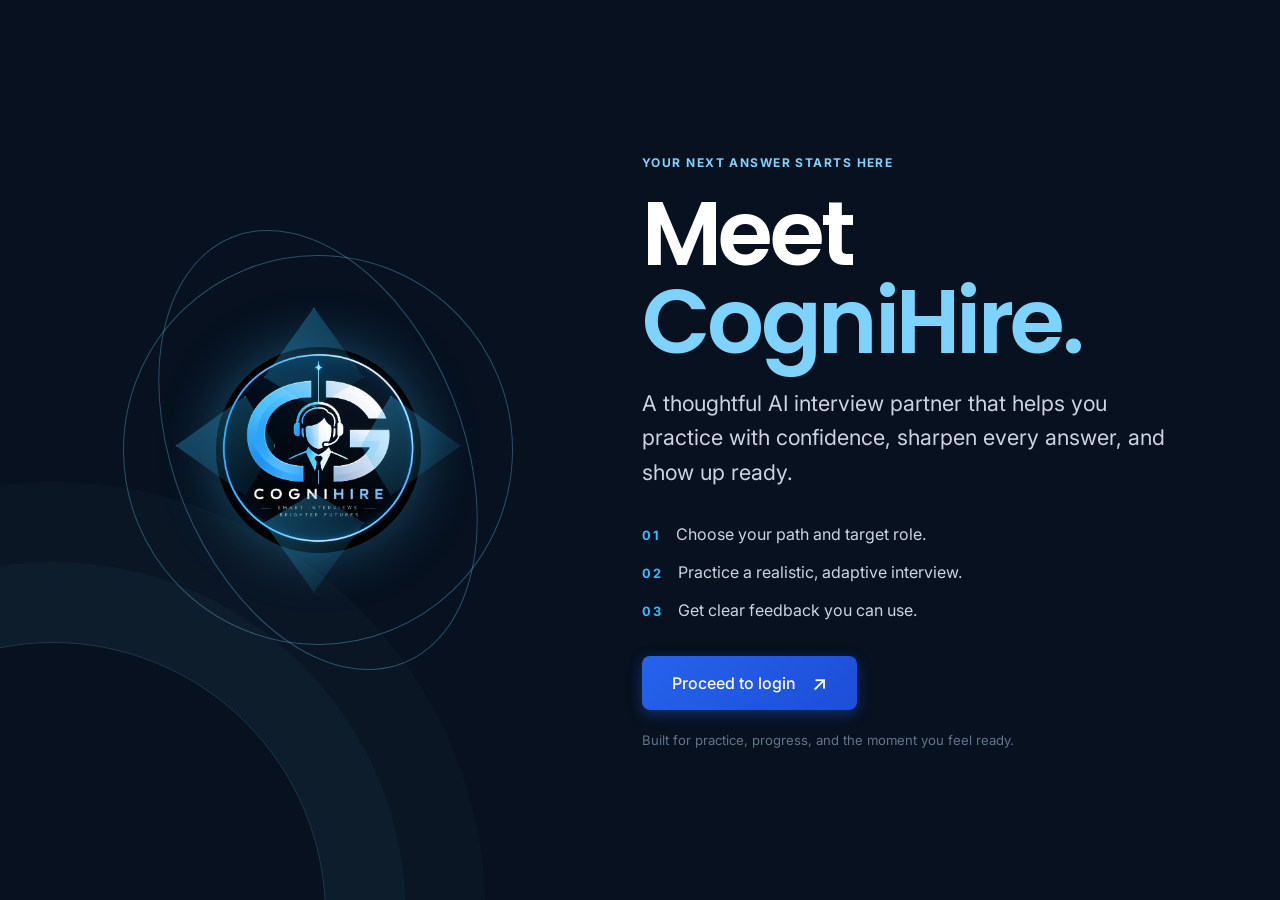
==== commit 45549d3d: "Add intro screen layout and functionality; update responsive styles" ====
--- a/web/index.html
+++ b/web/index.html
@@ -14,14 +14,45 @@
     <div class="app-container">
         
         <!-- ==========================================
-             1. LOGIN SCREEN
-             ========================================== -->
-        <div id="login-screen" class="screen active login-screen">
+             1. INTRO SCREEN
+             ========================================== -->
+        <div id="intro-screen" class="screen active intro-screen">
+            <div class="intro-shell">
+                <div class="intro-visual" aria-hidden="true">
+                    <div class="intro-orbit orbit-one"></div>
+                    <div class="intro-orbit orbit-two"></div>
+                    <div class="intro-logo-mark">
+                        <span class="logo-shard shard-top"></span>
+                        <span class="logo-shard shard-right"></span>
+                        <span class="logo-shard shard-bottom"></span>
+                        <span class="logo-shard shard-left"></span>
+                        <img src="logo.jpeg" alt="">
+                    </div>
+                </div>
+                <div class="intro-copy">
+                    <span class="eyebrow">YOUR NEXT ANSWER STARTS HERE</span>
+                    <h1>Meet <span>CogniHire.</span></h1>
+                    <p class="intro-lead">A thoughtful AI interview partner that helps you practice with confidence, sharpen every answer, and show up ready.</p>
+                    <div class="intro-features">
+                        <div><strong>01</strong><span>Choose your path and target role.</span></div>
+                        <div><strong>02</strong><span>Practice a realistic, adaptive interview.</span></div>
+                        <div><strong>03</strong><span>Get clear feedback you can use.</span></div>
+                    </div>
+                    <button id="proceed-login-btn" class="btn btn-primary intro-cta" type="button">Proceed to login <span aria-hidden="true">↗</span></button>
+                    <p class="intro-note">Built for practice, progress, and the moment you feel ready.</p>
+                </div>
+            </div>
+        </div>
+
+        <!-- ==========================================
+             2. LOGIN SCREEN
+             ========================================== -->
+        <div id="login-screen" class="screen login-screen">
             <div class="login-split">
                 <!-- Left Side: Branding & Avatar Preview -->
                 <div class="login-left">
                     <div class="login-avatar-preview">
-                        <img class="login-circle-logo" src="media/logo.jpeg" alt="CogniHire logo">
+                        <img class="login-circle-logo" src="logo.jpeg" alt="CogniHire logo">
                         <span class="logo-star star-one">✦</span><span class="logo-star star-two">✧</span><span class="logo-star star-three">✦</span><span class="logo-star star-four">✧</span><span class="logo-star star-five">✦</span>
                     </div>
                     <h1 style="color: white; margin-bottom: 10px;">COGNIHIRE</h1>
@@ -56,7 +87,7 @@
 
         <div id="dashboard-screen" class="screen app-screen">
             <header class="app-header">
-                <div class="brand-header"><img class="brand-logo" src="media/logo.jpeg" alt="CogniHire logo"><h1 id="dashboard-greeting">Your interview workspace</h1></div>
+                <div class="brand-header"><img class="brand-logo" src="logo.jpeg" alt="CogniHire logo"><h1 id="dashboard-greeting">Your interview workspace</h1></div>
                 <button id="theme-toggle" class="icon-button" type="button" aria-label="Toggle black and white mode" title="Toggle black and white mode">◐</button>
             </header>
             <main class="dashboard-content">
@@ -79,15 +110,15 @@
             </nav>
         </div>
 
-        <div id="history-screen" class="screen app-screen"><header class="app-header"><div class="brand-header"><img class="brand-logo" src="media/logo.jpeg" alt="CogniHire logo"><div><span class="eyebrow">YOUR PROGRESS</span><h1>Interview history</h1></div></div><button class="icon-button" data-view="dashboard" aria-label="Back to dashboard">←</button></header><main class="dashboard-content"><div id="history-list" class="session-list"></div></main><nav class="taskbar" aria-label="Main navigation"><button class="taskbar-item" data-view="dashboard">⌂<span>Dashboard</span></button><button class="taskbar-item active" data-view="history">◷<span>History</span></button><button class="taskbar-item" data-view="profile">◎<span>Profile</span></button><button class="taskbar-item" data-view="logout">↪<span>Log out</span></button></nav></div>
-        <div id="profile-screen" class="screen app-screen"><header class="app-header"><div class="brand-header"><img class="brand-logo" src="media/logo.jpeg" alt="CogniHire logo"><div><span class="eyebrow">ACCOUNT</span><h1>Your profile</h1></div></div><button class="icon-button" data-view="dashboard" aria-label="Back to dashboard">←</button></header><main class="dashboard-content"><section class="profile-panel"><div class="profile-avatar" id="profile-avatar">C</div><div><h2 id="profile-name">Candidate</h2><p>Local practice profile</p></div></section><button id="profile-logout" class="btn btn-danger">Log out</button></main><nav class="taskbar" aria-label="Main navigation"><button class="taskbar-item" data-view="dashboard">⌂<span>Dashboard</span></button><button class="taskbar-item" data-view="history">◷<span>History</span></button><button class="taskbar-item active" data-view="profile">◎<span>Profile</span></button><button class="taskbar-item" data-view="logout">↪<span>Log out</span></button></nav></div>
-
-        <!-- ==========================================
-             2. SETUP SCREEN
+        <div id="history-screen" class="screen app-screen"><header class="app-header"><div class="brand-header"><img class="brand-logo" src="logo.jpeg" alt="CogniHire logo"><div><span class="eyebrow">YOUR PROGRESS</span><h1>Interview history</h1></div></div><button class="icon-button" data-view="dashboard" aria-label="Back to dashboard">←</button></header><main class="dashboard-content"><div id="history-list" class="session-list"></div></main><nav class="taskbar" aria-label="Main navigation"><button class="taskbar-item" data-view="dashboard">⌂<span>Dashboard</span></button><button class="taskbar-item active" data-view="history">◷<span>History</span></button><button class="taskbar-item" data-view="profile">◎<span>Profile</span></button><button class="taskbar-item" data-view="logout">↪<span>Log out</span></button></nav></div>
+        <div id="profile-screen" class="screen app-screen"><header class="app-header"><div class="brand-header"><img class="brand-logo" src="logo.jpeg" alt="CogniHire logo"><div><span class="eyebrow">ACCOUNT</span><h1>Your profile</h1></div></div><button class="icon-button" data-view="dashboard" aria-label="Back to dashboard">←</button></header><main class="dashboard-content"><section class="profile-panel"><div class="profile-avatar" id="profile-avatar">C</div><div><h2 id="profile-name">Candidate</h2><p>Local practice profile</p></div></section><button id="profile-logout" class="btn btn-danger">Log out</button></main><nav class="taskbar" aria-label="Main navigation"><button class="taskbar-item" data-view="dashboard">⌂<span>Dashboard</span></button><button class="taskbar-item" data-view="history">◷<span>History</span></button><button class="taskbar-item active" data-view="profile">◎<span>Profile</span></button><button class="taskbar-item" data-view="logout">↪<span>Log out</span></button></nav></div>
+
+        <!-- ==========================================
+             3. SETUP SCREEN
              ========================================== -->
         <div id="setup-screen" class="screen">
             <div class="container setup-screen adaptive-setup">
-                <div class="setup-heading"><img class="brand-logo" src="media/logo.jpeg" alt="CogniHire logo"><span class="eyebrow">COGNIHIRE INTERVIEW BUILDER</span><h1>Design your next conversation.</h1><p>Choose a path and CogniHire will shape the interview around your goals.</p></div>
+                <div class="setup-heading"><img class="brand-logo" src="logo.jpeg" alt="CogniHire logo"><span class="eyebrow">COGNIHIRE INTERVIEW BUILDER</span><h1>Design your next conversation.</h1><p>Choose a path and CogniHire will shape the interview around your goals.</p></div>
                 <div class="setup-progress"><span class="setup-step active">01 <b>Path</b></span><span class="setup-step">02 <b>Focus</b></span><span class="setup-step">03 <b>Session</b></span></div>
                 <div class="setup-layout"><div class="glass-card setup-card">
                     <div class="input-group"><label for="career-path">Career path</label><select id="career-path" class="form-control"><option value="technical">Technical</option><option value="non-technical">Non-Technical</option><option value="government">Government / Competitive</option><option value="academic">Academic / Education</option></select></div>
@@ -116,12 +147,12 @@
         </div>
 
         <!-- ==========================================
-             3. LIVE INTERVIEW (FOCUS MODE)
+             4. LIVE INTERVIEW (FOCUS MODE)
              ========================================== -->
         <div id="interview-screen" class="screen">
             <div class="interview-header">
                 <div class="brand-header interview-brand">
-                    <img class="brand-logo" src="media/logo.jpeg" alt="CogniHire logo">
+                    <img class="brand-logo" src="logo.jpeg" alt="CogniHire logo">
                     <div>
                     <h2 style="margin: 0;">Live Interview Session</h2>
                     <span style="font-size: 0.9rem; color: var(--text-secondary);">Focus Mode Enabled</span>
@@ -134,8 +165,8 @@
                 <!-- Left: AI Avatar Video -->
                 <div class="video-card">
                     <div class="video-frame">
-                        <video id="speaking-avatar" class="avatar-video interviewer-avatar" src="media/Speaking avatar video.mp4" autoplay muted loop playsinline aria-label="AI interviewer speaking"></video>
-                        <video id="listening-avatar" class="avatar-video interviewer-avatar avatar-visible" src="media/Listening avatar video.mp4" autoplay muted loop playsinline aria-label="AI interviewer listening"></video>
+                        <video id="speaking-avatar" class="avatar-video interviewer-avatar" src="Speaking avatar video.mp4" autoplay muted loop playsinline aria-label="AI interviewer speaking"></video>
+                        <video id="listening-avatar" class="avatar-video interviewer-avatar avatar-visible" src="Listening avatar video.mp4" autoplay muted loop playsinline aria-label="AI interviewer listening"></video>
                         <div class="video-label">Interviewer</div>
                     </div>
                 </div>
@@ -190,11 +221,11 @@
         </div>
 
         <!-- ==========================================
-             4. LOADING SCREEN
+             5. LOADING SCREEN
              ========================================== -->
         <div id="loading-screen" class="screen" style="justify-content: center; align-items: center;">
             <div class="ai-loader">
-                <img class="brand-logo" src="media/logo.jpeg" alt="CogniHire logo">
+                <img class="brand-logo" src="logo.jpeg" alt="CogniHire logo">
                 <div class="spinner"></div>
                 <h2>AI is evaluating your responses...</h2>
                 <p>Generating technical scores, parsing transcripts, and compiling attire feedback.</p>
@@ -202,11 +233,11 @@
         </div>
 
         <!-- ==========================================
-             5. RESULTS SCREEN (REPORT CARD)
+             6. RESULTS SCREEN (REPORT CARD)
              ========================================== -->
         <div id="results-screen" class="screen">
             <div class="container results-screen">
-                <img class="brand-logo results-logo" src="media/logo.jpeg" alt="CogniHire logo">
+                <img class="brand-logo results-logo" src="logo.jpeg" alt="CogniHire logo">
                 <h1 style="text-align: center; color: var(--primary-color);">Interview Report Card</h1>
                 
                 <div class="report-card">
--- a/web/css/components.css
+++ b/web/css/components.css
@@ -43,6 +43,47 @@
 .text-button { border: 0; background: transparent; color: var(--primary-color); cursor: pointer; font: inherit; }
 .form-message { min-height: 1.5rem; margin-top: 0.75rem; color: var(--danger-color); font-size: 0.9rem; }
 .app-screen { background: var(--background-color); }
+
+/* --- 1. Intro Page --- */
+.intro-screen.active { display: flex; background: #07111f; color: #f8fafc; overflow: hidden; }
+.intro-shell { position: relative; display: grid; grid-template-columns: minmax(280px, 0.9fr) minmax(0, 1.1fr); align-items: center; gap: clamp(2rem, 8vw, 9rem); width: min(1240px, 100%); min-height: 100vh; margin: 0 auto; padding: clamp(2rem, 6vw, 6rem); }
+.intro-shell::before { content: ""; position: absolute; width: 34rem; height: 34rem; left: -15rem; bottom: -18rem; border: 1px solid rgba(125, 211, 252, 0.2); border-radius: 50%; box-shadow: 0 0 0 5rem rgba(125, 211, 252, 0.035), 0 0 0 10rem rgba(125, 211, 252, 0.025); }
+.intro-visual { position: relative; display: grid; place-items: center; min-height: 470px; }
+.intro-orbit { position: absolute; border: 1px solid rgba(125, 211, 252, 0.32); border-radius: 50%; transform: rotate(-22deg); }
+.orbit-one { width: min(32vw, 390px); height: min(32vw, 390px); animation: introOrbit 13s linear infinite; }
+.orbit-two { width: min(24vw, 290px); height: min(38vw, 460px); animation: introOrbit 17s linear reverse infinite; }
+.intro-logo-mark { position: relative; display: grid; place-items: center; width: min(25vw, 285px); aspect-ratio: 1; }
+.intro-logo-mark img { position: relative; z-index: 2; width: 72%; height: 72%; object-fit: contain; border-radius: 50%; box-shadow: 0 0 55px rgba(56, 189, 248, 0.35); animation: introLogoIn 1.3s cubic-bezier(0.22, 1, 0.36, 1) both; }
+.logo-shard { position: absolute; z-index: 3; width: 35%; height: 35%; border: 1px solid rgba(186, 230, 253, 0.7); background: linear-gradient(135deg, rgba(56, 189, 248, 0.65), rgba(14, 116, 144, 0.12)); opacity: 0; animation: shardIn 1.1s 0.25s ease-out both; }
+.shard-top { top: 0; left: 31%; clip-path: polygon(50% 0, 100% 70%, 50% 100%, 0 70%); }
+.shard-right { top: 31%; right: 0; clip-path: polygon(30% 0, 100% 50%, 30% 100%, 0 50%); animation-delay: 0.35s; }
+.shard-bottom { bottom: 0; left: 31%; clip-path: polygon(0 30%, 50% 0, 100% 30%, 50% 100%); animation-delay: 0.45s; }
+.shard-left { top: 31%; left: 0; clip-path: polygon(70% 0, 100% 50%, 70% 100%, 0 50%); animation-delay: 0.55s; }
+.intro-copy { position: relative; z-index: 1; max-width: 610px; animation: introCopyIn 0.9s 0.12s ease-out both; }
+.intro-copy .eyebrow { color: #7dd3fc; }
+.intro-copy h1 { margin: 1rem 0 1.25rem; color: #fff; font-size: clamp(3rem, 7vw, 6.5rem); line-height: 0.98; letter-spacing: -0.04em; }
+.intro-copy h1 span { display: block; color: #7dd3fc; }
+.intro-lead { max-width: 540px; color: #cbd5e1; font-size: clamp(1.05rem, 1.7vw, 1.35rem); }
+.intro-features { display: grid; gap: 0.8rem; margin: 2rem 0; }
+.intro-features div { display: flex; align-items: baseline; gap: 1rem; color: #cbd5e1; }
+.intro-features strong { color: #38bdf8; font-size: 0.8rem; letter-spacing: 0.12em; }
+.intro-cta { min-width: 215px; padding: 0.95rem 1.25rem; }
+.intro-cta span { margin-left: 1rem; font-size: 1.25rem; }
+.intro-note { margin-top: 1.25rem; color: #64748b; font-size: 0.82rem; }
+@keyframes introOrbit { to { transform: rotate(338deg); } }
+@keyframes introLogoIn { from { opacity: 0; transform: scale(0.35) rotate(-18deg); filter: blur(8px); } to { opacity: 1; transform: scale(1) rotate(0); filter: blur(0); } }
+@keyframes shardIn { from { opacity: 0; transform: scale(0.35) rotate(-30deg); } 65% { opacity: 1; } to { opacity: 0.58; transform: scale(1) rotate(0); } }
+@keyframes introCopyIn { from { opacity: 0; transform: translateX(24px); } to { opacity: 1; transform: translateX(0); } }
+.intro-exiting .intro-logo-mark img { animation: logoBreak 0.72s ease-in forwards; }
+.intro-exiting .logo-shard { animation: shardBreak 0.72s ease-in forwards; }
+.intro-exiting .intro-copy { animation: copyExit 0.55s ease-in forwards; }
+@keyframes logoBreak { to { opacity: 0; transform: scale(0.55) rotate(18deg); filter: blur(10px); } }
+@keyframes shardBreak { to { opacity: 0; transform: translate(var(--shard-x, 0), var(--shard-y, 0)) scale(1.5) rotate(35deg); } }
+.shard-top { --shard-y: -110px; }
+.shard-right { --shard-x: 110px; }
+.shard-bottom { --shard-y: 110px; }
+.shard-left { --shard-x: -110px; }
+@keyframes copyExit { to { opacity: 0; transform: translateX(35px); } }
 .app-header { display: flex; justify-content: space-between; align-items: center; padding: 2rem clamp(1.5rem, 5vw, 5rem); border-bottom: 1px solid var(--border-color, #e2e8f0); }
 .app-header h1 { font-size: clamp(1.5rem, 3vw, 2.5rem); }
 .eyebrow { color: var(--primary-color); font-size: 0.75rem; font-weight: 700; letter-spacing: 0.12em; }
--- a/web/css/responsive.css
+++ b/web/css/responsive.css
@@ -5,6 +5,9 @@
 
 /* Tablets & Small Desktops (max-width: 1024px) */
 @media screen and (max-width: 1024px) {
+    .intro-shell { grid-template-columns: 0.8fr 1.2fr; gap: 2rem; padding: 3rem; }
+    .intro-visual { min-height: 360px; }
+    .intro-logo-mark { width: min(30vw, 240px); }
     .login-split {
         flex-direction: column;
     }
@@ -27,6 +30,14 @@
 
 /* Mobile Devices (max-width: 768px) */
 @media screen and (max-width: 768px) {
+    .intro-shell { grid-template-columns: 1fr; gap: 0; justify-items: center; padding: 2.5rem 1.5rem 4rem; text-align: center; }
+    .intro-visual { min-height: 285px; width: 100%; }
+    .intro-logo-mark { width: 190px; }
+    .orbit-one { width: 250px; height: 250px; }
+    .orbit-two { width: 180px; height: 280px; }
+    .intro-copy { display: grid; justify-items: center; }
+    .intro-copy h1 { font-size: clamp(3.4rem, 16vw, 5.5rem); }
+    .intro-features { width: min(100%, 390px); text-align: left; }
     .adaptive-setup { padding-top: 2rem; }
     .setup-layout { grid-template-columns: 1fr; }
     .question-preview { min-height: 280px; }
@@ -79,6 +90,10 @@
 /* Small Mobile (max-width: 480px) */
 @media screen and (max-width: 480px) {
     body { font-size: 14px; }
+    .intro-shell { padding-inline: 1.25rem; }
+    .intro-visual { min-height: 245px; }
+    .intro-logo-mark { width: 165px; }
+    .intro-features { margin: 1.5rem 0; }
     
     .report-card {
         padding: 1.5rem;
